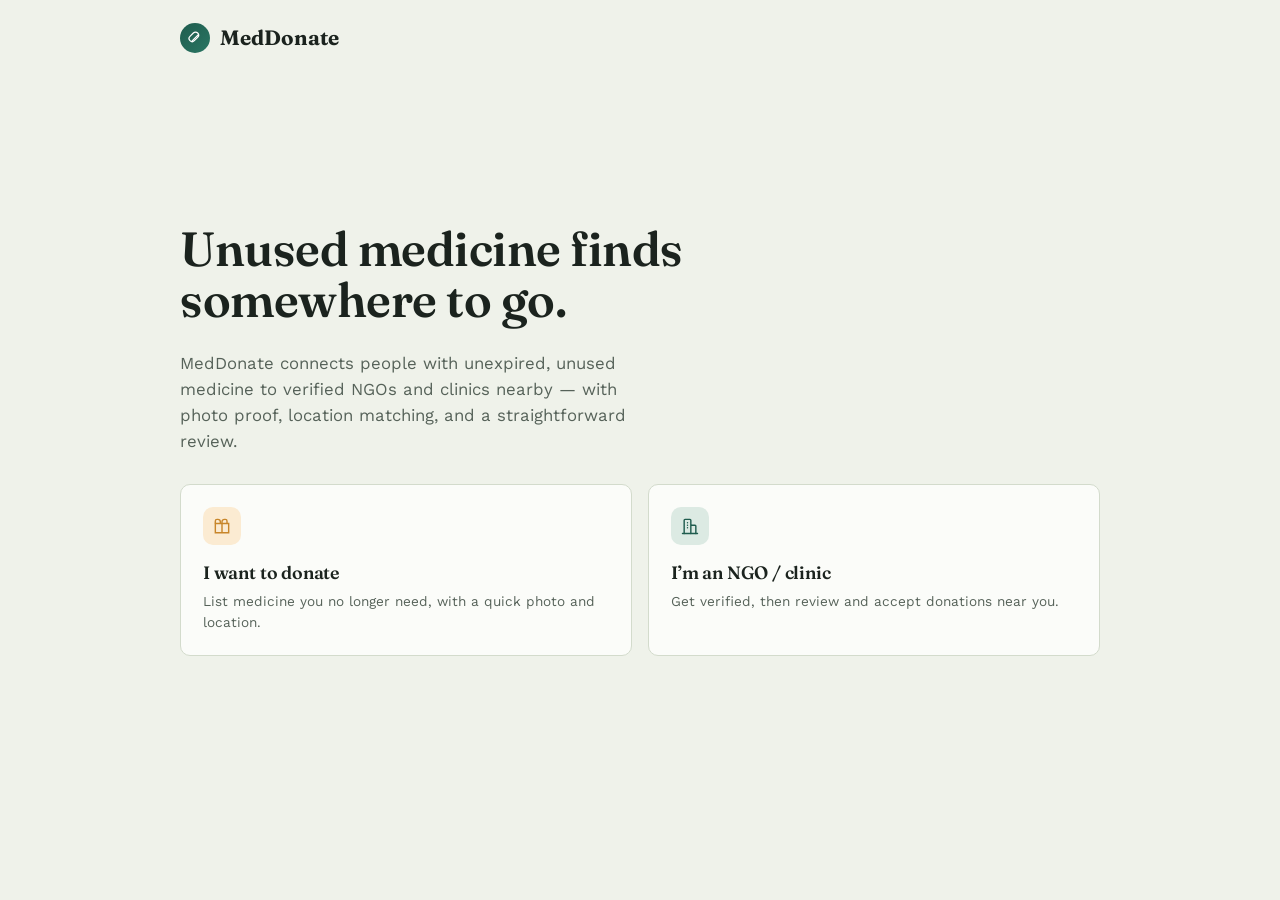
==== index.html @ 845734ad "Add files via upload" ====
<!DOCTYPE html>
<html lang="en">
<head>
<meta charset="UTF-8">
<meta name="viewport" content="width=device-width, initial-scale=1, viewport-fit=cover">
<title>MedDonate — Give medicine a second life</title>
<link rel="preconnect" href="https://fonts.googleapis.com">
<link rel="preconnect" href="https://fonts.gstatic.com" crossorigin>
<link href="https://fonts.googleapis.com/css2?family=Fraunces:opsz,wght@9..144,500;9..144,600;9..144,680&family=Work+Sans:wght@400;500;600;700&display=swap" rel="stylesheet">
<style>
  :root {
    --bg: #EFF2EA;
    --surface: #FBFCF9;
    --surface-2: #E7ECE2;
    --ink: #1B231E;
    --ink-soft: #566259;
    --line: #D3DBCC;
    --green-900: #16382F;
    --green-700: #1F5C4E;
    --green-600: #2A7663;
    --green-100: #DCEAE3;
    --gold-500: #E3A23F;
    --gold-600: #C8862A;
    --gold-100: #FBEBD2;
    --radius-card: 10px;
    --radius-pill: 999px;
    --font-display: 'Fraunces', Georgia, 'Times New Roman', serif;
    --font-body: 'Work Sans', -apple-system, BlinkMacSystemFont, 'Segoe UI', sans-serif;
    box-sizing: border-box;
    padding-top: env(safe-area-inset-top, 0px);
    padding-bottom: env(safe-area-inset-bottom, 0px);
  }
  @media (prefers-color-scheme: dark) {
    :root:not([data-theme="light"]) {
      --bg: #101B16; --surface: #16241D; --surface-2: #1D2F26;
      --ink: #E9EEE8; --ink-soft: #9BAA9F; --line: #2A3B31;
      --green-900: #0E251F; --green-700: #2A7663; --green-600: #4E9A82; --green-100: #1E3730;
      --gold-500: #E3A23F; --gold-600: #F0B85C; --gold-100: #3A2E17;
    }
  }
  :root[data-theme="dark"] {
    --bg: #101B16; --surface: #16241D; --surface-2: #1D2F26;
    --ink: #E9EEE8; --ink-soft: #9BAA9F; --line: #2A3B31;
    --green-900: #0E251F; --green-700: #2A7663; --green-600: #4E9A82; --green-100: #1E3730;
    --gold-500: #E3A23F; --gold-600: #F0B85C; --gold-100: #3A2E17;
  }
  * { box-sizing: border-box; }
  html { scroll-padding-top: env(safe-area-inset-top, 0px); }
  html, body { height: 100%; }
  body {
    margin: 0; background: var(--bg); color: var(--ink);
    font-family: var(--font-body); font-size: 15.5px; line-height: 1.55;
    -webkit-font-smoothing: antialiased;
  }
  h1, h3 { font-family: var(--font-display); font-weight: 600; color: var(--ink); margin: 0 0 .4em; letter-spacing: -0.01em; }
  p { margin: 0; color: var(--ink-soft); }
  button:focus-visible, [tabindex]:focus-visible { outline: 2px solid var(--green-600); outline-offset: 2px; }

  #shell { max-width: 960px; margin: 0 auto; padding: 0 20px 64px; min-height: 100%; display: flex; flex-direction: column; }

  header.top { display: flex; align-items: center; padding: 22px 0 10px; }
  .brand { display: flex; align-items: center; gap: 10px; font-family: var(--font-display); font-weight: 680; font-size: 1.3rem; }
  .brand .mark {
    width: 30px; height: 30px; border-radius: var(--radius-pill);
    background: linear-gradient(135deg, var(--green-700), var(--green-600));
    display: grid; place-items: center; flex-shrink: 0;
  }

  main { flex: 1; display: flex; align-items: center; }
  .hero { padding: 20px 0 40px; width: 100%; }
  .hero h1 { font-size: clamp(2.1rem, 5vw, 3rem); line-height: 1.06; margin-bottom: 0.5em; }
  .hero p.lede { font-size: 1.05rem; max-width: 46ch; }

  .choice-row { display: grid; grid-template-columns: 1fr 1fr; gap: 16px; margin-top: 30px; }
  @media (max-width: 560px) { .choice-row { grid-template-columns: 1fr; } }
  .choice-card {
    text-align: left; cursor: pointer; background: var(--surface); border: 1.5px solid var(--line);
    border-radius: var(--radius-card); padding: 22px; transition: border-color .15s ease, transform .12s ease;
  }
  .choice-card:hover, .choice-card:focus-visible { border-color: var(--green-600); transform: translateY(-2px); }
  .choice-card .icon { width: 38px; height: 38px; border-radius: 10px; display: grid; place-items: center; margin-bottom: 14px; }
  .choice-card.donor .icon { background: var(--gold-100); }
  .choice-card.ngo .icon { background: var(--green-100); }
  .choice-card h3 { font-size: 1.12rem; margin-bottom: 4px; }
  .choice-card p { font-size: 0.85rem; }
</style>
</head>
<body>
<div id="shell">
  <header class="top">
    <div class="brand">
      <span class="mark"><svg width="16" height="16" viewBox="0 0 24 24" fill="none"><path d="M7 17L17 7M9.5 4.5L4.5 9.5C2.7 11.3 2.7 14.2 4.5 16C6.3 17.8 9.2 17.8 11 16L16 11C17.8 9.2 17.8 6.3 16 4.5C14.2 2.7 11.3 2.7 9.5 4.5Z" stroke="white" stroke-width="1.8" stroke-linecap="round"/></svg></span>
      MedDonate
    </div>
  </header>
  <main>
    <section class="hero">
      <div>
        <h1>Unused medicine finds<br>somewhere to go.</h1>
        <p class="lede">MedDonate connects people with unexpired, unused medicine to verified NGOs and clinics nearby — with photo proof, location matching, and a straightforward review.</p>
      </div>
      <div class="choice-row">
        <div class="choice-card donor" tabindex="0" role="button" aria-label="Continue as someone who wants to donate">
          <div class="icon">
            <svg width="20" height="20" viewBox="0 0 24 24" fill="none"><path d="M4 9h16v11H4V9z" stroke="#C8862A" stroke-width="1.7"/><path d="M12 9v11M4 9V6a2 2 0 012-2h1a3 3 0 013 3v2M12 9V7a3 3 0 013-3h1a2 2 0 012 2v3" stroke="#C8862A" stroke-width="1.7" stroke-linejoin="round"/></svg>
          </div>
          <h3>I want to donate</h3>
          <p>List medicine you no longer need, with a quick photo and location.</p>
        </div>
        <div class="choice-card ngo" tabindex="0" role="button" aria-label="Continue as an NGO or clinic">
          <div class="icon">
            <svg width="20" height="20" viewBox="0 0 24 24" fill="none"><path d="M5 21V5a1 1 0 011-1h6a1 1 0 011 1v16M13 21v-9a1 1 0 011-1h4a1 1 0 011 1v9M9 8h.01M9 11h.01M9 14h.01" stroke="#1F5C4E" stroke-width="1.7" stroke-linecap="round"/><path d="M3 21h18" stroke="#1F5C4E" stroke-width="1.7" stroke-linecap="round"/></svg>
          </div>
          <h3>I&rsquo;m an NGO / clinic</h3>
          <p>Get verified, then review and accept donations near you.</p>
        </div>
      </div>
    </section>
  </main>
</div>
</body>
</html>
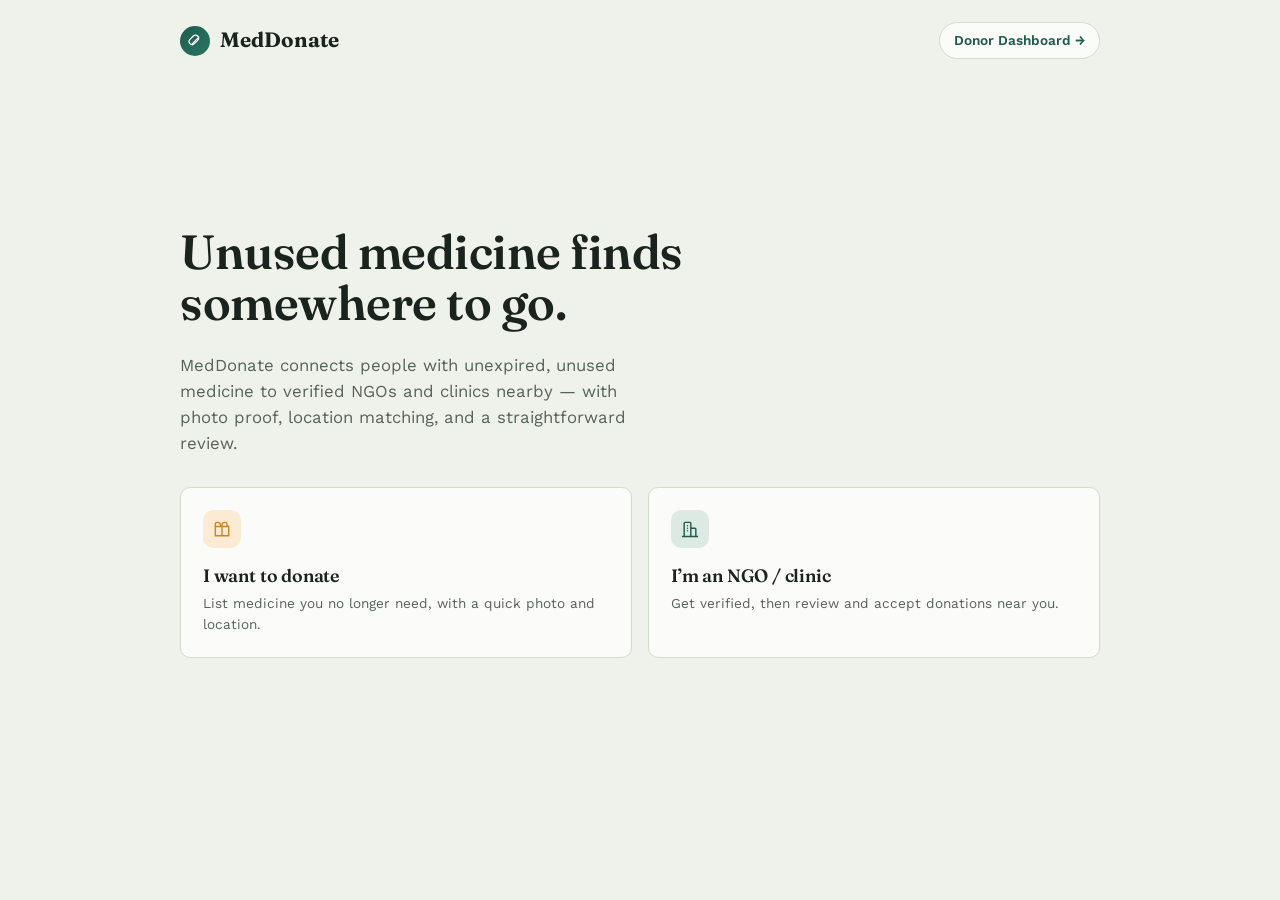
==== commit 1283c4bc: "Initial commit" ====
--- a/index.html
+++ b/index.html
@@ -1,122 +1,77 @@
 <!DOCTYPE html>
 <html lang="en">
+
 <head>
-<meta charset="UTF-8">
-<meta name="viewport" content="width=device-width, initial-scale=1, viewport-fit=cover">
-<title>MedDonate — Give medicine a second life</title>
-<link rel="preconnect" href="https://fonts.googleapis.com">
-<link rel="preconnect" href="https://fonts.gstatic.com" crossorigin>
-<link href="https://fonts.googleapis.com/css2?family=Fraunces:opsz,wght@9..144,500;9..144,600;9..144,680&family=Work+Sans:wght@400;500;600;700&display=swap" rel="stylesheet">
-<style>
-  :root {
-    --bg: #EFF2EA;
-    --surface: #FBFCF9;
-    --surface-2: #E7ECE2;
-    --ink: #1B231E;
-    --ink-soft: #566259;
-    --line: #D3DBCC;
-    --green-900: #16382F;
-    --green-700: #1F5C4E;
-    --green-600: #2A7663;
-    --green-100: #DCEAE3;
-    --gold-500: #E3A23F;
-    --gold-600: #C8862A;
-    --gold-100: #FBEBD2;
-    --radius-card: 10px;
-    --radius-pill: 999px;
-    --font-display: 'Fraunces', Georgia, 'Times New Roman', serif;
-    --font-body: 'Work Sans', -apple-system, BlinkMacSystemFont, 'Segoe UI', sans-serif;
-    box-sizing: border-box;
-    padding-top: env(safe-area-inset-top, 0px);
-    padding-bottom: env(safe-area-inset-bottom, 0px);
-  }
-  @media (prefers-color-scheme: dark) {
-    :root:not([data-theme="light"]) {
-      --bg: #101B16; --surface: #16241D; --surface-2: #1D2F26;
-      --ink: #E9EEE8; --ink-soft: #9BAA9F; --line: #2A3B31;
-      --green-900: #0E251F; --green-700: #2A7663; --green-600: #4E9A82; --green-100: #1E3730;
-      --gold-500: #E3A23F; --gold-600: #F0B85C; --gold-100: #3A2E17;
-    }
-  }
-  :root[data-theme="dark"] {
-    --bg: #101B16; --surface: #16241D; --surface-2: #1D2F26;
-    --ink: #E9EEE8; --ink-soft: #9BAA9F; --line: #2A3B31;
-    --green-900: #0E251F; --green-700: #2A7663; --green-600: #4E9A82; --green-100: #1E3730;
-    --gold-500: #E3A23F; --gold-600: #F0B85C; --gold-100: #3A2E17;
-  }
-  * { box-sizing: border-box; }
-  html { scroll-padding-top: env(safe-area-inset-top, 0px); }
-  html, body { height: 100%; }
-  body {
-    margin: 0; background: var(--bg); color: var(--ink);
-    font-family: var(--font-body); font-size: 15.5px; line-height: 1.55;
-    -webkit-font-smoothing: antialiased;
-  }
-  h1, h3 { font-family: var(--font-display); font-weight: 600; color: var(--ink); margin: 0 0 .4em; letter-spacing: -0.01em; }
-  p { margin: 0; color: var(--ink-soft); }
-  button:focus-visible, [tabindex]:focus-visible { outline: 2px solid var(--green-600); outline-offset: 2px; }
+  <meta charset="UTF-8">
+  <meta name="viewport" content="width=device-width, initial-scale=1, viewport-fit=cover">
+  <title>MedDonate — Give medicine a second life</title>
+  <link rel="preconnect" href="https://fonts.googleapis.com">
+  <link rel="preconnect" href="https://fonts.gstatic.com" crossorigin>
+  <link
+    href="https://fonts.googleapis.com/css2?family=Fraunces:opsz,wght@9..144,500;9..144,600;9..144,680&family=Work+Sans:wght@400;500;600;700&display=swap"
+    rel="stylesheet">
+  <link rel="stylesheet" href="style.css">
+</head>
 
-  #shell { max-width: 960px; margin: 0 auto; padding: 0 20px 64px; min-height: 100%; display: flex; flex-direction: column; }
+<body>
+  <div id="shell">
+    <header class="top">
+      <div class="brand">
+        <span class="mark"><svg width="16" height="16" viewBox="0 0 24 24" fill="none">
+            <path
+              d="M7 17L17 7M9.5 4.5L4.5 9.5C2.7 11.3 2.7 14.2 4.5 16C6.3 17.8 9.2 17.8 11 16L16 11C17.8 9.2 17.8 6.3 16 4.5C14.2 2.7 11.3 2.7 9.5 4.5Z"
+              stroke="white" stroke-width="1.8" stroke-linecap="round" />
+          </svg></span>
+        MedDonate
+      </div>
+      <a href="donor-dashboard.html" style="font-size:0.85rem; font-weight:600; color:var(--green-700); text-decoration:none; padding:7px 14px; background:var(--surface); border:1px solid var(--line); border-radius:var(--radius-pill); display:inline-flex; align-items:center; gap:6px;">
+        Donor Dashboard &rarr;
+      </a>
+    </header>
+    <main>
+      <section class="hero">
+        <div>
+          <h1>Unused medicine finds<br>somewhere to go.</h1>
+          <p class="lede">MedDonate connects people with unexpired, unused medicine to verified NGOs and clinics nearby
+            — with photo proof, location matching, and a straightforward review.</p>
+        </div>
+        <div class="choice-row">
+          <a href="donor-signup.html" class="choice-card donor"
+            aria-label="Continue as someone who wants to donate">
+            <div class="icon">
+              <svg width="20" height="20" viewBox="0 0 24 24" fill="none">
+                <path d="M4 9h16v11H4V9z" stroke="#C8862A" stroke-width="1.7" />
+                <path d="M12 9v11M4 9V6a2 2 0 012-2h1a3 3 0 013 3v2M12 9V7a3 3 0 013-3h1a2 2 0 012 2v3" stroke="#C8862A"
+                  stroke-width="1.7" stroke-linejoin="round" />
+              </svg>
+            </div>
+            <h3>I want to donate</h3>
+            <p>List medicine you no longer need, with a quick photo and location.</p>
+          </a>
+          <div class="choice-card ngo" tabindex="0" role="button" aria-label="Continue as an NGO or clinic">
+            <div class="icon">
+              <svg width="20" height="20" viewBox="0 0 24 24" fill="none">
+                <path
+                  d="M5 21V5a1 1 0 011-1h6a1 1 0 011 1v16M13 21v-9a1 1 0 011-1h4a1 1 0 011 1v9M9 8h.01M9 11h.01M9 14h.01"
+                  stroke="#1F5C4E" stroke-width="1.7" stroke-linecap="round" />
+                <path d="M3 21h18" stroke="#1F5C4E" stroke-width="1.7" stroke-linecap="round" />
+              </svg>
+            </div>
+            <h3>I&rsquo;m an NGO / clinic</h3>
+            <p>Get verified, then review and accept donations near you.</p>
+          </div>
+        </div>
+      </section>
+    </main>
+  </div>
+  <script>
+    try {
+      if (localStorage.getItem('meddonate_user')) {
+        var donorCard = document.querySelector('.choice-card.donor');
+        if (donorCard) donorCard.href = 'donor-dashboard.html';
+      }
+    } catch(e){}
+  </script>
+</body>
 
-  header.top { display: flex; align-items: center; padding: 22px 0 10px; }
-  .brand { display: flex; align-items: center; gap: 10px; font-family: var(--font-display); font-weight: 680; font-size: 1.3rem; }
-  .brand .mark {
-    width: 30px; height: 30px; border-radius: var(--radius-pill);
-    background: linear-gradient(135deg, var(--green-700), var(--green-600));
-    display: grid; place-items: center; flex-shrink: 0;
-  }
-
-  main { flex: 1; display: flex; align-items: center; }
-  .hero { padding: 20px 0 40px; width: 100%; }
-  .hero h1 { font-size: clamp(2.1rem, 5vw, 3rem); line-height: 1.06; margin-bottom: 0.5em; }
-  .hero p.lede { font-size: 1.05rem; max-width: 46ch; }
-
-  .choice-row { display: grid; grid-template-columns: 1fr 1fr; gap: 16px; margin-top: 30px; }
-  @media (max-width: 560px) { .choice-row { grid-template-columns: 1fr; } }
-  .choice-card {
-    text-align: left; cursor: pointer; background: var(--surface); border: 1.5px solid var(--line);
-    border-radius: var(--radius-card); padding: 22px; transition: border-color .15s ease, transform .12s ease;
-  }
-  .choice-card:hover, .choice-card:focus-visible { border-color: var(--green-600); transform: translateY(-2px); }
-  .choice-card .icon { width: 38px; height: 38px; border-radius: 10px; display: grid; place-items: center; margin-bottom: 14px; }
-  .choice-card.donor .icon { background: var(--gold-100); }
-  .choice-card.ngo .icon { background: var(--green-100); }
-  .choice-card h3 { font-size: 1.12rem; margin-bottom: 4px; }
-  .choice-card p { font-size: 0.85rem; }
-</style>
-</head>
-<body>
-<div id="shell">
-  <header class="top">
-    <div class="brand">
-      <span class="mark"><svg width="16" height="16" viewBox="0 0 24 24" fill="none"><path d="M7 17L17 7M9.5 4.5L4.5 9.5C2.7 11.3 2.7 14.2 4.5 16C6.3 17.8 9.2 17.8 11 16L16 11C17.8 9.2 17.8 6.3 16 4.5C14.2 2.7 11.3 2.7 9.5 4.5Z" stroke="white" stroke-width="1.8" stroke-linecap="round"/></svg></span>
-      MedDonate
-    </div>
-  </header>
-  <main>
-    <section class="hero">
-      <div>
-        <h1>Unused medicine finds<br>somewhere to go.</h1>
-        <p class="lede">MedDonate connects people with unexpired, unused medicine to verified NGOs and clinics nearby — with photo proof, location matching, and a straightforward review.</p>
-      </div>
-      <div class="choice-row">
-        <div class="choice-card donor" tabindex="0" role="button" aria-label="Continue as someone who wants to donate">
-          <div class="icon">
-            <svg width="20" height="20" viewBox="0 0 24 24" fill="none"><path d="M4 9h16v11H4V9z" stroke="#C8862A" stroke-width="1.7"/><path d="M12 9v11M4 9V6a2 2 0 012-2h1a3 3 0 013 3v2M12 9V7a3 3 0 013-3h1a2 2 0 012 2v3" stroke="#C8862A" stroke-width="1.7" stroke-linejoin="round"/></svg>
-          </div>
-          <h3>I want to donate</h3>
-          <p>List medicine you no longer need, with a quick photo and location.</p>
-        </div>
-        <div class="choice-card ngo" tabindex="0" role="button" aria-label="Continue as an NGO or clinic">
-          <div class="icon">
-            <svg width="20" height="20" viewBox="0 0 24 24" fill="none"><path d="M5 21V5a1 1 0 011-1h6a1 1 0 011 1v16M13 21v-9a1 1 0 011-1h4a1 1 0 011 1v9M9 8h.01M9 11h.01M9 14h.01" stroke="#1F5C4E" stroke-width="1.7" stroke-linecap="round"/><path d="M3 21h18" stroke="#1F5C4E" stroke-width="1.7" stroke-linecap="round"/></svg>
-          </div>
-          <h3>I&rsquo;m an NGO / clinic</h3>
-          <p>Get verified, then review and accept donations near you.</p>
-        </div>
-      </div>
-    </section>
-  </main>
-</div>
-</body>
 </html>
--- a/style.css
+++ b/style.css
@@ -0,0 +1,214 @@
+:root {
+  --bg: #EFF2EA;
+  --surface: #FBFCF9;
+  --surface-2: #E7ECE2;
+  --ink: #1B231E;
+  --ink-soft: #566259;
+  --line: #D3DBCC;
+  --green-900: #16382F;
+  --green-700: #1F5C4E;
+  --green-600: #2A7663;
+  --green-100: #DCEAE3;
+  --gold-500: #E3A23F;
+  --gold-600: #C8862A;
+  --gold-100: #FBEBD2;
+  --radius-card: 10px;
+  --radius-pill: 999px;
+  --font-display: 'Fraunces', Georgia, 'Times New Roman', serif;
+  --font-body: 'Work Sans', -apple-system, BlinkMacSystemFont, 'Segoe UI', sans-serif;
+  box-sizing: border-box;
+  padding-top: env(safe-area-inset-top, 0px);
+  padding-bottom: env(safe-area-inset-bottom, 0px);
+}
+
+@media (prefers-color-scheme: dark) {
+  :root:not([data-theme="light"]) {
+    --bg: #101B16;
+    --surface: #16241D;
+    --surface-2: #1D2F26;
+    --ink: #E9EEE8;
+    --ink-soft: #9BAA9F;
+    --line: #2A3B31;
+    --green-900: #0E251F;
+    --green-700: #2A7663;
+    --green-600: #4E9A82;
+    --green-100: #1E3730;
+    --gold-500: #E3A23F;
+    --gold-600: #F0B85C;
+    --gold-100: #3A2E17;
+  }
+}
+
+:root[data-theme="dark"] {
+  --bg: #101B16;
+  --surface: #16241D;
+  --surface-2: #1D2F26;
+  --ink: #E9EEE8;
+  --ink-soft: #9BAA9F;
+  --line: #2A3B31;
+  --green-900: #0E251F;
+  --green-700: #2A7663;
+  --green-600: #4E9A82;
+  --green-100: #1E3730;
+  --gold-500: #E3A23F;
+  --gold-600: #F0B85C;
+  --gold-100: #3A2E17;
+}
+
+* {
+  box-sizing: border-box;
+}
+
+html {
+  scroll-padding-top: env(safe-area-inset-top, 0px);
+}
+
+html,
+body {
+  height: 100%;
+}
+
+body {
+  margin: 0;
+  background: var(--bg);
+  color: var(--ink);
+  font-family: var(--font-body);
+  font-size: 15.5px;
+  line-height: 1.55;
+  -webkit-font-smoothing: antialiased;
+}
+
+h1,
+h3 {
+  font-family: var(--font-display);
+  font-weight: 600;
+  color: var(--ink);
+  margin: 0 0 .4em;
+  letter-spacing: -0.01em;
+}
+
+p {
+  margin: 0;
+  color: var(--ink-soft);
+}
+
+button:focus-visible,
+[tabindex]:focus-visible {
+  outline: 2px solid var(--green-600);
+  outline-offset: 2px;
+}
+
+#shell {
+  max-width: 960px;
+  margin: 0 auto;
+  padding: 0 20px 64px;
+  min-height: 100%;
+  display: flex;
+  flex-direction: column;
+}
+
+header.top {
+  display: flex;
+  align-items: center;
+  justify-content: space-between;
+  padding: 22px 0 10px;
+}
+
+.brand {
+  display: flex;
+  align-items: center;
+  gap: 10px;
+  font-family: var(--font-display);
+  font-weight: 680;
+  font-size: 1.3rem;
+}
+
+.brand .mark {
+  width: 30px;
+  height: 30px;
+  border-radius: var(--radius-pill);
+  background: linear-gradient(135deg, var(--green-700), var(--green-600));
+  display: grid;
+  place-items: center;
+  flex-shrink: 0;
+}
+
+main {
+  flex: 1;
+  display: flex;
+  align-items: center;
+}
+
+.hero {
+  padding: 20px 0 40px;
+  width: 100%;
+}
+
+.hero h1 {
+  font-size: clamp(2.1rem, 5vw, 3rem);
+  line-height: 1.06;
+  margin-bottom: 0.5em;
+}
+
+.hero p.lede {
+  font-size: 1.05rem;
+  max-width: 46ch;
+}
+
+.choice-row {
+  display: grid;
+  grid-template-columns: 1fr 1fr;
+  gap: 16px;
+  margin-top: 30px;
+}
+
+@media (max-width: 560px) {
+  .choice-row {
+    grid-template-columns: 1fr;
+  }
+}
+
+.choice-card {
+  display: block;
+  text-decoration: none;
+  color: inherit;
+  text-align: left;
+  cursor: pointer;
+  background: var(--surface);
+  border: 1.5px solid var(--line);
+  border-radius: var(--radius-card);
+  padding: 22px;
+  transition: border-color .15s ease, transform .12s ease;
+}
+
+.choice-card:hover,
+.choice-card:focus-visible {
+  border-color: var(--green-600);
+  transform: translateY(-2px);
+}
+
+.choice-card .icon {
+  width: 38px;
+  height: 38px;
+  border-radius: 10px;
+  display: grid;
+  place-items: center;
+  margin-bottom: 14px;
+}
+
+.choice-card.donor .icon {
+  background: var(--gold-100);
+}
+
+.choice-card.ngo .icon {
+  background: var(--green-100);
+}
+
+.choice-card h3 {
+  font-size: 1.12rem;
+  margin-bottom: 4px;
+}
+
+.choice-card p {
+  font-size: 0.85rem;
+}
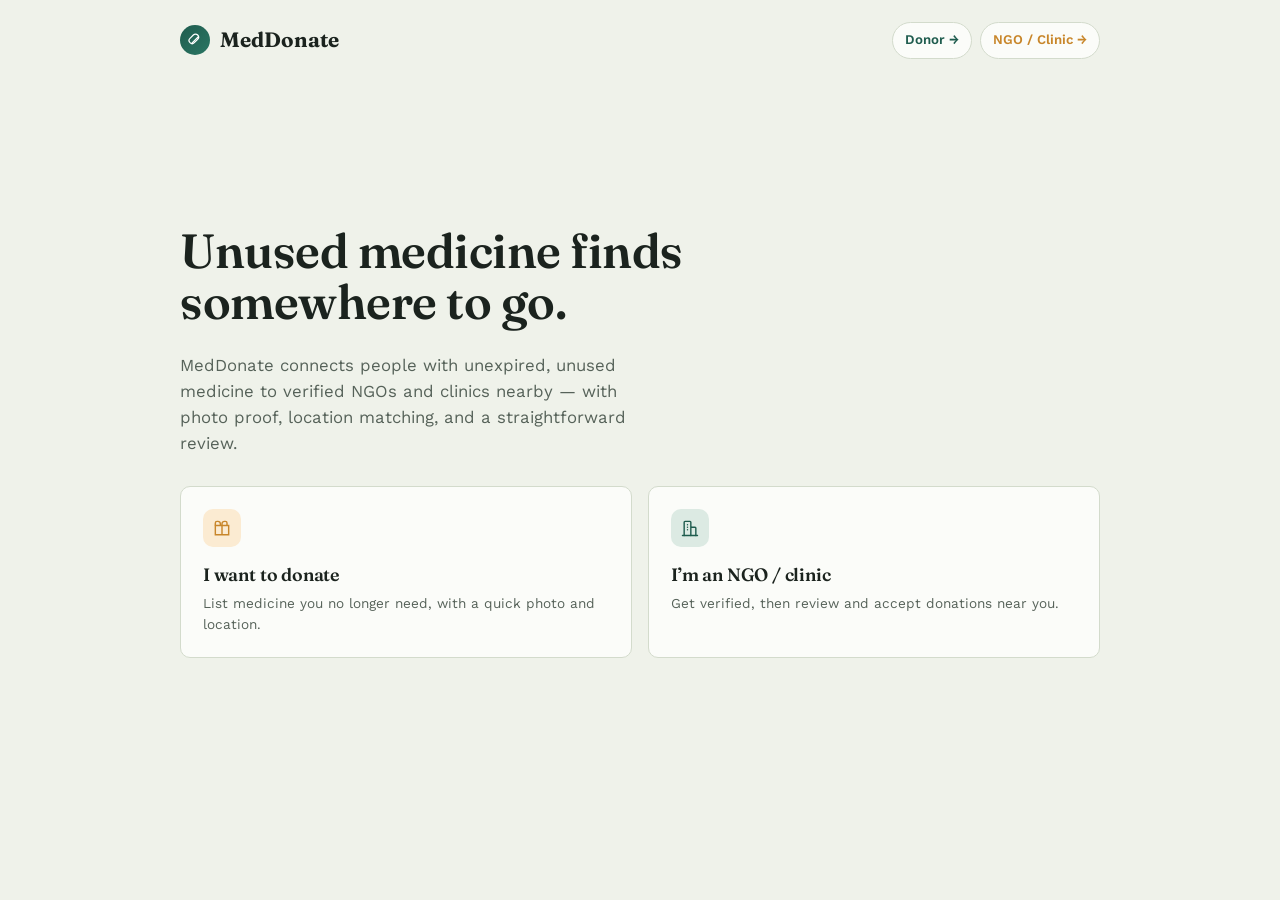
==== commit 7674378a: "Update project files" ====
--- a/index.html
+++ b/index.html
@@ -24,9 +24,14 @@
           </svg></span>
         MedDonate
       </div>
-      <a href="donor-dashboard.html" style="font-size:0.85rem; font-weight:600; color:var(--green-700); text-decoration:none; padding:7px 14px; background:var(--surface); border:1px solid var(--line); border-radius:var(--radius-pill); display:inline-flex; align-items:center; gap:6px;">
-        Donor Dashboard &rarr;
-      </a>
+      <div style="display:flex; align-items:center; gap:8px;">
+        <a href="donor-dashboard.html" style="font-size:0.83rem; font-weight:600; color:var(--green-700); text-decoration:none; padding:7px 12px; background:var(--surface); border:1px solid var(--line); border-radius:var(--radius-pill); display:inline-flex; align-items:center; gap:5px;">
+          Donor &rarr;
+        </a>
+        <a href="ngo-signup.html" style="font-size:0.83rem; font-weight:600; color:var(--gold-600); text-decoration:none; padding:7px 12px; background:var(--surface); border:1px solid var(--line); border-radius:var(--radius-pill); display:inline-flex; align-items:center; gap:5px;">
+          NGO / Clinic &rarr;
+        </a>
+      </div>
     </header>
     <main>
       <section class="hero">
@@ -48,7 +53,7 @@
             <h3>I want to donate</h3>
             <p>List medicine you no longer need, with a quick photo and location.</p>
           </a>
-          <div class="choice-card ngo" tabindex="0" role="button" aria-label="Continue as an NGO or clinic">
+          <a href="ngo-signup.html" class="choice-card ngo" aria-label="Continue as an NGO or clinic">
             <div class="icon">
               <svg width="20" height="20" viewBox="0 0 24 24" fill="none">
                 <path
@@ -59,7 +64,7 @@
             </div>
             <h3>I&rsquo;m an NGO / clinic</h3>
             <p>Get verified, then review and accept donations near you.</p>
-          </div>
+          </a>
         </div>
       </section>
     </main>
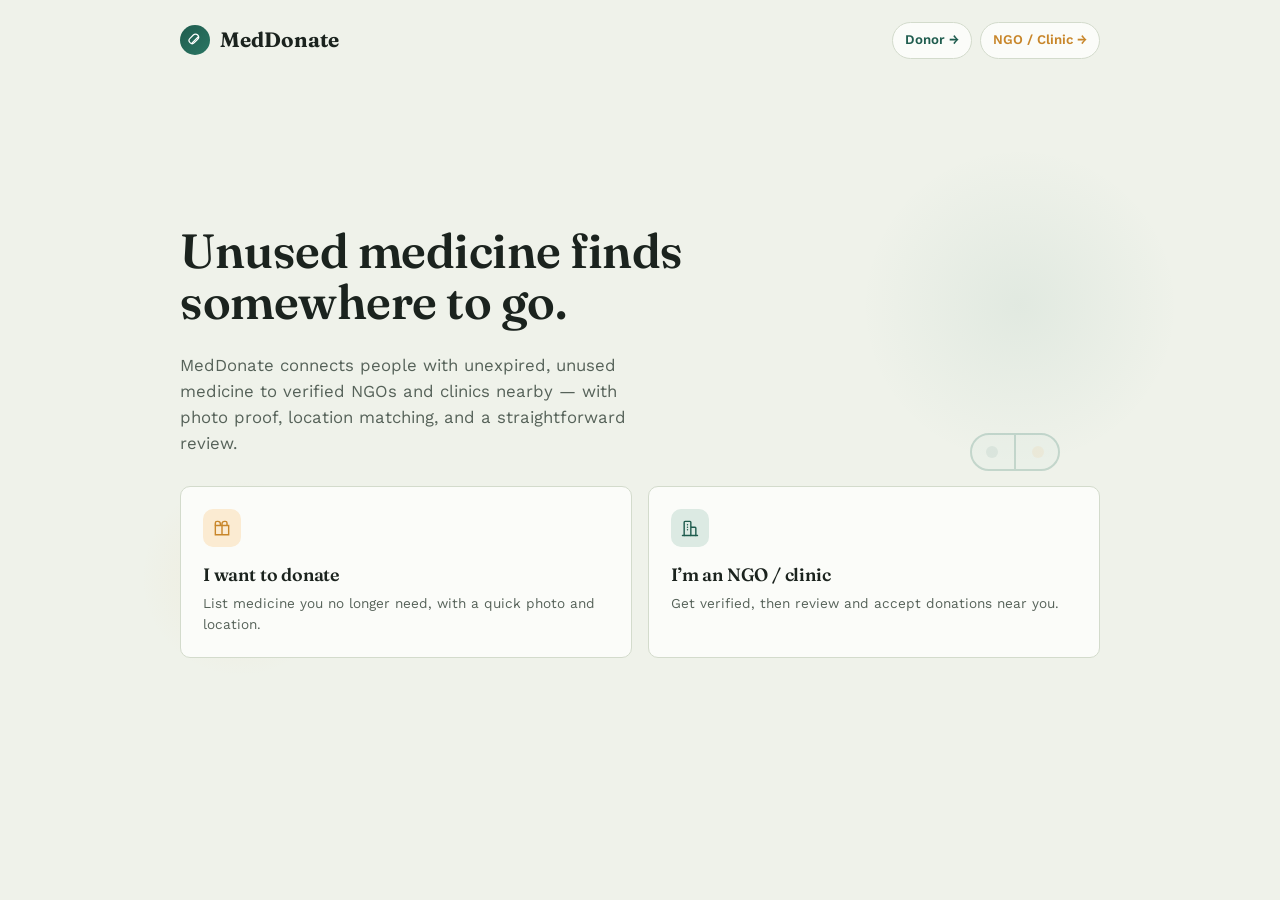
==== commit 7e0ee024: "Add animations and update donor and NGO dashboards" ====
--- a/index.html
+++ b/index.html
@@ -11,6 +11,7 @@
     href="https://fonts.googleapis.com/css2?family=Fraunces:opsz,wght@9..144,500;9..144,600;9..144,680&family=Work+Sans:wght@400;500;600;700&display=swap"
     rel="stylesheet">
   <link rel="stylesheet" href="style.css">
+  <link rel="stylesheet" href="animations.css">
 </head>
 
 <body>
@@ -35,6 +36,15 @@
     </header>
     <main>
       <section class="hero">
+
+        <!-- Floating pill background decoration -->
+        <svg class="pill-float" width="90" height="38" viewBox="0 0 90 38" fill="none" xmlns="http://www.w3.org/2000/svg" aria-hidden="true">
+          <rect x="1" y="1" width="88" height="36" rx="18" fill="var(--green-100)" stroke="var(--green-600)" stroke-width="2"/>
+          <line x1="45" y1="1" x2="45" y2="37" stroke="var(--green-600)" stroke-width="2"/>
+          <circle cx="22" cy="19" r="6" fill="var(--green-600)" opacity="0.4"/>
+          <circle cx="68" cy="19" r="6" fill="var(--gold-500)" opacity="0.4"/>
+        </svg>
+
         <div>
           <h1>Unused medicine finds<br>somewhere to go.</h1>
           <p class="lede">MedDonate connects people with unexpired, unused medicine to verified NGOs and clinics nearby
@@ -75,8 +85,13 @@
         var donorCard = document.querySelector('.choice-card.donor');
         if (donorCard) donorCard.href = 'donor-dashboard.html';
       }
+      if (localStorage.getItem('meddonate_ngo')) {
+        var ngoCard = document.querySelector('.choice-card.ngo');
+        if (ngoCard) ngoCard.href = 'ngo-dashboard.html';
+      }
     } catch(e){}
   </script>
+  <script src="animations.js" defer></script>
 </body>
 
 </html>
--- a/style.css
+++ b/style.css
@@ -212,3 +212,201 @@
 .choice-card p {
   font-size: 0.85rem;
 }
+
+/* ============================================================
+   ANIMATIONS — MedDonate Landing Page
+   ============================================================ */
+
+/* Keyframe: fade up (used for hero text & cards) */
+@keyframes fadeUp {
+  from {
+    opacity: 0;
+    transform: translateY(28px);
+  }
+  to {
+    opacity: 1;
+    transform: translateY(0);
+  }
+}
+
+/* Keyframe: fade in only (header, nav) */
+@keyframes fadeIn {
+  from { opacity: 0; }
+  to   { opacity: 1; }
+}
+
+/* Keyframe: floating pill bob */
+@keyframes float {
+  0%   { transform: translateY(0px) rotate(-4deg); }
+  50%  { transform: translateY(-14px) rotate(4deg); }
+  100% { transform: translateY(0px) rotate(-4deg); }
+}
+
+/* Keyframe: slow drift for background orbs */
+@keyframes drift {
+  0%   { transform: translate(0, 0) scale(1); }
+  33%  { transform: translate(18px, -12px) scale(1.04); }
+  66%  { transform: translate(-10px, 8px) scale(0.97); }
+  100% { transform: translate(0, 0) scale(1); }
+}
+
+/* Keyframe: shine sweep across card on hover */
+@keyframes shineSweep {
+  from { left: -80%; }
+  to   { left: 130%; }
+}
+
+/* Keyframe: card border glow pulse */
+@keyframes glowPulse {
+  0%, 100% { box-shadow: 0 0 0 0 rgba(42, 118, 99, 0); }
+  50%       { box-shadow: 0 0 0 6px rgba(42, 118, 99, 0.12); }
+}
+
+/* Keyframe: subtle scale-in for the brand mark */
+@keyframes popIn {
+  0%   { transform: scale(0.6); opacity: 0; }
+  70%  { transform: scale(1.12); }
+  100% { transform: scale(1);   opacity: 1; }
+}
+
+/* ---- Header slide down ---- */
+header.top {
+  animation: fadeIn 0.5s ease both;
+}
+
+/* Brand mark pops in */
+.brand .mark {
+  animation: popIn 0.55s cubic-bezier(0.34, 1.56, 0.64, 1) 0.1s both;
+}
+
+/* ---- Hero text stagger ---- */
+.hero h1 {
+  animation: fadeUp 0.65s cubic-bezier(0.22, 1, 0.36, 1) 0.15s both;
+}
+
+.hero p.lede {
+  animation: fadeUp 0.65s cubic-bezier(0.22, 1, 0.36, 1) 0.3s both;
+}
+
+/* ---- Choice cards staggered entrance ---- */
+.choice-card {
+  animation: fadeUp 0.6s cubic-bezier(0.22, 1, 0.36, 1) both;
+  position: relative;
+  overflow: hidden;
+}
+
+.choice-card.donor {
+  animation-delay: 0.42s;
+}
+
+.choice-card.ngo {
+  animation-delay: 0.56s;
+}
+
+/* Shine sweep effect on hover */
+.choice-card::after {
+  content: '';
+  position: absolute;
+  top: 0;
+  left: -80%;
+  width: 60%;
+  height: 100%;
+  background: linear-gradient(
+    120deg,
+    rgba(255, 255, 255, 0) 0%,
+    rgba(255, 255, 255, 0.18) 50%,
+    rgba(255, 255, 255, 0) 100%
+  );
+  transform: skewX(-18deg);
+  pointer-events: none;
+}
+
+.choice-card:hover::after {
+  animation: shineSweep 0.55s ease forwards;
+}
+
+/* Lift + glow on hover */
+.choice-card:hover,
+.choice-card:focus-visible {
+  border-color: var(--green-600);
+  transform: translateY(-5px);
+  box-shadow:
+    0 8px 28px rgba(31, 92, 78, 0.13),
+    0 2px 8px  rgba(31, 92, 78, 0.08);
+}
+
+/* Card icon bounce on hover */
+.choice-card:hover .icon {
+  transform: scale(1.12) rotate(-4deg);
+  transition: transform 0.25s cubic-bezier(0.34, 1.56, 0.64, 1);
+}
+
+.choice-card .icon {
+  transition: transform 0.2s ease;
+}
+
+/* ---- Hero floating orb blobs ---- */
+.hero {
+  position: relative;
+}
+
+.hero::before,
+.hero::after {
+  content: '';
+  position: absolute;
+  border-radius: 50%;
+  pointer-events: none;
+  z-index: 0;
+}
+
+.hero::before {
+  width: 320px;
+  height: 320px;
+  background: radial-gradient(circle, rgba(42, 118, 99, 0.07) 0%, transparent 70%);
+  top: -60px;
+  right: -80px;
+  animation: drift 9s ease-in-out infinite;
+}
+
+.hero::after {
+  width: 200px;
+  height: 200px;
+  background: radial-gradient(circle, rgba(227, 162, 63, 0.08) 0%, transparent 70%);
+  bottom: 20px;
+  left: -40px;
+  animation: drift 12s ease-in-out infinite reverse;
+}
+
+/* Keep hero text above the blobs */
+.hero > * {
+  position: relative;
+  z-index: 1;
+}
+
+/* ---- Floating pill visual decoration ---- */
+.pill-float {
+  position: absolute;
+  right: 40px;
+  top: 50%;
+  transform: translateY(-50%);
+  opacity: 0.22;
+  pointer-events: none;
+  z-index: 0;
+  animation: float 5s ease-in-out infinite;
+}
+
+@media (max-width: 700px) {
+  .pill-float { display: none; }
+}
+
+/* ---- Respect reduced motion preference ---- */
+@media (prefers-reduced-motion: reduce) {
+  *,
+  *::before,
+  *::after {
+    animation-duration: 0.01ms !important;
+    animation-iteration-count: 1 !important;
+    transition-duration: 0.01ms !important;
+  }
+}
+
--- a/animations.css
+++ b/animations.css
@@ -0,0 +1,515 @@
+/* =================================================================
+   MedDonate — Global Animation System
+   animations.css  ·  linked on every page
+   ================================================================= */
+
+/* ======================== KEYFRAMES ======================== */
+
+@keyframes md-fadeUp {
+  from { opacity: 0; transform: translateY(28px); }
+  to   { opacity: 1; transform: translateY(0); }
+}
+
+@keyframes md-fadeDown {
+  from { opacity: 0; transform: translateY(-20px); }
+  to   { opacity: 1; transform: translateY(0); }
+}
+
+@keyframes md-fadeIn {
+  from { opacity: 0; }
+  to   { opacity: 1; }
+}
+
+@keyframes md-slideInRight {
+  from { opacity: 0; transform: translateX(44px); }
+  to   { opacity: 1; transform: translateX(0); }
+}
+
+@keyframes md-slideInLeft {
+  from { opacity: 0; transform: translateX(-44px); }
+  to   { opacity: 1; transform: translateX(0); }
+}
+
+@keyframes md-slideOutLeft {
+  from { opacity: 1; transform: translateX(0); }
+  to   { opacity: 0; transform: translateX(-44px); }
+}
+
+@keyframes md-slideOutRight {
+  from { opacity: 1; transform: translateX(0); }
+  to   { opacity: 0; transform: translateX(44px); }
+}
+
+@keyframes md-popIn {
+  0%   { opacity: 0; transform: scale(0.45); }
+  72%  { transform: scale(1.1); }
+  100% { opacity: 1; transform: scale(1); }
+}
+
+@keyframes md-bounceIn {
+  0%   { opacity: 0; transform: scale(0.5) translateY(10px); }
+  55%  { opacity: 1; transform: scale(1.06); }
+  75%  { transform: scale(0.96); }
+  100% { transform: scale(1); }
+}
+
+@keyframes md-heroText {
+  from { opacity: 0; transform: translateY(22px); filter: blur(5px); }
+  to   { opacity: 1; transform: translateY(0);   filter: blur(0); }
+}
+
+@keyframes md-shake {
+  0%, 100% { transform: translateX(0); }
+  15%       { transform: translateX(-9px); }
+  30%       { transform: translateX(9px); }
+  45%       { transform: translateX(-6px); }
+  60%       { transform: translateX(6px); }
+  75%       { transform: translateX(-3px); }
+  90%       { transform: translateX(3px); }
+}
+
+@keyframes md-flash-green {
+  0%   { box-shadow: 0 0 0 0   rgba(42, 118, 99, 0); }
+  40%  { box-shadow: 0 0 0 10px rgba(42, 118, 99, 0.22); }
+  100% { box-shadow: 0 0 0 0   rgba(42, 118, 99, 0); }
+}
+
+@keyframes md-flash-red {
+  0%   { box-shadow: 0 0 0 0   rgba(179, 69, 47, 0); }
+  40%  { box-shadow: 0 0 0 10px rgba(179, 69, 47, 0.22); }
+  100% { box-shadow: 0 0 0 0   rgba(179, 69, 47, 0); }
+}
+
+@keyframes md-ripple {
+  from { transform: scale(0); opacity: 0.45; }
+  to   { transform: scale(4); opacity: 0; }
+}
+
+@keyframes md-shine {
+  from { left: -80%; }
+  to   { left: 130%; }
+}
+
+@keyframes md-progress {
+  from { width: 0%; }
+  to   { width: 100%; }
+}
+
+@keyframes md-pulse-ring {
+  0%   { transform: scale(1);   opacity: 0.7; }
+  100% { transform: scale(2.4); opacity: 0; }
+}
+
+@keyframes md-confetti {
+  0%   { transform: translateY(-10px) rotate(0deg);   opacity: 1; }
+  100% { transform: translateY(90px)  rotate(400deg); opacity: 0; }
+}
+
+@keyframes md-typing-dot {
+  0%, 80%, 100% { transform: scale(0.75); opacity: 0.4; }
+  40%            { transform: scale(1.15); opacity: 1; }
+}
+
+@keyframes md-checkDraw {
+  from { stroke-dashoffset: 36; }
+  to   { stroke-dashoffset: 0; }
+}
+
+@keyframes md-cardArrive {
+  from { opacity: 0; transform: translateY(-8px) scale(0.97); }
+  to   { opacity: 1; transform: translateY(0)   scale(1); }
+}
+
+@keyframes md-float {
+  0%, 100% { transform: translateY(0)    rotate(-4deg); }
+  50%       { transform: translateY(-14px) rotate(4deg); }
+}
+
+@keyframes md-drift {
+  0%   { transform: translate(0, 0)     scale(1); }
+  33%  { transform: translate(18px, -12px) scale(1.04); }
+  66%  { transform: translate(-10px, 8px)  scale(0.97); }
+  100% { transform: translate(0, 0)     scale(1); }
+}
+
+@keyframes md-skeletonShimmer {
+  from { background-position: 200% 0; }
+  to   { background-position: -200% 0; }
+}
+
+/* ======================== PAGE PROGRESS BAR ======================== */
+
+#md-progress-bar {
+  position: fixed;
+  top: 0; left: 0;
+  height: 3px;
+  width: 0%;
+  background: linear-gradient(90deg, #1F5C4E 0%, #2A7663 50%, #E3A23F 100%);
+  z-index: 9999;
+  border-radius: 0 2px 2px 0;
+  box-shadow: 0 0 10px rgba(42, 118, 99, 0.5);
+  transition: width 0.2s ease, opacity 0.35s ease;
+  pointer-events: none;
+}
+
+#md-progress-bar.md-bar-done {
+  opacity: 0;
+}
+
+/* ======================== SCROLL REVEAL ======================== */
+
+.md-reveal {
+  opacity: 0;
+  transform: translateY(26px);
+  transition:
+    opacity  0.52s cubic-bezier(0.22, 1, 0.36, 1),
+    transform 0.52s cubic-bezier(0.22, 1, 0.36, 1);
+  will-change: opacity, transform;
+}
+
+.md-reveal.md-visible {
+  opacity: 1;
+  transform: translateY(0);
+}
+
+/* Stagger helpers */
+.md-d1 { transition-delay: 0.04s; }
+.md-d2 { transition-delay: 0.09s; }
+.md-d3 { transition-delay: 0.14s; }
+.md-d4 { transition-delay: 0.20s; }
+.md-d5 { transition-delay: 0.27s; }
+.md-d6 { transition-delay: 0.35s; }
+
+/* ======================== BUTTON RIPPLE ======================== */
+
+.btn {
+  position: relative;
+  overflow: hidden;
+}
+
+.md-ripple-el {
+  position: absolute;
+  border-radius: 50%;
+  width: 70px; height: 70px;
+  margin: -35px 0 0 -35px;
+  background: rgba(255, 255, 255, 0.32);
+  pointer-events: none;
+  animation: md-ripple 0.55s ease-out forwards;
+}
+
+/* ======================== CARD HOVER — all card types ======================== */
+
+.donation-card,
+.listing-card,
+.choice-card,
+.stat-card,
+.card,
+.review-meta-box {
+  transition:
+    transform 0.2s cubic-bezier(0.22, 1, 0.36, 1),
+    box-shadow 0.2s ease,
+    border-color 0.18s ease !important;
+}
+
+.donation-card:hover,
+.listing-card:hover {
+  transform: translateY(-4px) !important;
+  box-shadow: 0 10px 32px rgba(31, 92, 78, 0.11) !important;
+}
+
+.stat-card:hover {
+  transform: translateY(-2px) scale(1.025) !important;
+  box-shadow: 0 6px 22px rgba(31, 92, 78, 0.1) !important;
+}
+
+/* Shine sweep overlay on card hover */
+.donation-card,
+.listing-card {
+  position: relative;
+  overflow: hidden;
+}
+
+.donation-card::before,
+.listing-card::before {
+  content: '';
+  position: absolute;
+  inset: 0;
+  left: -80%;
+  width: 60%;
+  background: linear-gradient(
+    120deg,
+    rgba(255,255,255,0) 0%,
+    rgba(255,255,255,0.1) 50%,
+    rgba(255,255,255,0) 100%
+  );
+  transform: skewX(-18deg);
+  pointer-events: none;
+  z-index: 1;
+}
+
+.donation-card:hover::before,
+.listing-card:hover::before {
+  animation: md-shine 0.5s ease forwards;
+}
+
+/* Card icon bounce on choice cards */
+.choice-card .icon {
+  transition: transform 0.22s cubic-bezier(0.34, 1.56, 0.64, 1) !important;
+}
+
+.choice-card:hover .icon {
+  transform: scale(1.14) rotate(-5deg) !important;
+}
+
+/* ======================== ACCEPT / REJECT FEEDBACK ======================== */
+
+.md-accept-flash {
+  animation: md-flash-green 0.6s ease both !important;
+  border-color: var(--green-600) !important;
+}
+
+.md-reject-shake {
+  animation: md-shake 0.45s ease both !important;
+}
+
+.md-reject-flash {
+  animation: md-flash-red 0.5s ease both !important;
+}
+
+/* ======================== BADGE POP ======================== */
+
+.md-badge-pop {
+  animation: md-popIn 0.38s cubic-bezier(0.34, 1.56, 0.64, 1) both !important;
+}
+
+/* ======================== STEP TRANSITIONS ======================== */
+
+.md-step-exit-left  { animation: md-slideOutLeft  0.25s ease forwards; }
+.md-step-exit-right { animation: md-slideOutRight 0.25s ease forwards; }
+.md-step-enter-right { animation: md-slideInRight 0.32s cubic-bezier(0.22, 1, 0.36, 1) 0.05s both; }
+.md-step-enter-left  { animation: md-slideInLeft  0.32s cubic-bezier(0.22, 1, 0.36, 1) 0.05s both; }
+
+/* ======================== PAGE-LEVEL ENTRANCE ======================== */
+
+header.top {
+  animation: md-fadeDown 0.42s cubic-bezier(0.22, 1, 0.36, 1) both;
+}
+
+.brand .mark {
+  animation: md-popIn 0.5s cubic-bezier(0.34, 1.56, 0.64, 1) 0.08s both;
+}
+
+/* Hero banners */
+.hero-banner {
+  animation: md-fadeUp 0.55s cubic-bezier(0.22, 1, 0.36, 1) 0.1s both;
+}
+
+.hero-banner h1 {
+  animation: md-heroText 0.65s cubic-bezier(0.22, 1, 0.36, 1) 0.18s both;
+}
+
+.hero-banner p {
+  animation: md-fadeUp 0.6s cubic-bezier(0.22, 1, 0.36, 1) 0.28s both;
+}
+
+.hero-banner .hero-meta {
+  animation: md-fadeUp 0.55s cubic-bezier(0.22, 1, 0.36, 1) 0.38s both;
+}
+
+.hero-banner .hero-actions {
+  animation: md-fadeIn 0.5s ease 0.45s both;
+}
+
+/* Range / service bar */
+.range-bar {
+  animation: md-fadeDown 0.48s cubic-bezier(0.22, 1, 0.36, 1) 0.28s both;
+}
+
+/* Stats grid stagger */
+.stats-grid {
+  animation: md-fadeUp 0.5s cubic-bezier(0.22, 1, 0.36, 1) 0.38s both;
+}
+
+/* Section header */
+.section-header {
+  animation: md-fadeUp 0.5s cubic-bezier(0.22, 1, 0.36, 1) 0.48s both;
+}
+
+/* Signup page elements */
+.page-head {
+  animation: md-heroText 0.65s cubic-bezier(0.22, 1, 0.36, 1) 0.15s both;
+}
+
+.step-track {
+  animation: md-fadeIn 0.4s ease 0.05s both;
+}
+
+.notice-strip {
+  animation: md-fadeUp 0.45s cubic-bezier(0.22, 1, 0.36, 1) 0.22s both;
+}
+
+.demo-bar {
+  animation: md-fadeDown 0.4s cubic-bezier(0.22, 1, 0.36, 1) 0.05s both;
+}
+
+/* ======================== FORM INTERACTIONS ======================== */
+
+input, select, textarea {
+  transition:
+    border-color 0.18s ease,
+    box-shadow   0.18s ease !important;
+}
+
+input:focus, select:focus, textarea:focus {
+  box-shadow: 0 0 0 3px rgba(42, 118, 99, 0.14) !important;
+}
+
+/* Upload box hover lift */
+.upload-box {
+  transition:
+    border-color 0.18s ease,
+    background   0.18s ease,
+    transform    0.18s ease !important;
+}
+
+.upload-box:hover {
+  transform: scale(1.015) !important;
+}
+
+/* ======================== NAV / BACK LINK ======================== */
+
+.back-link {
+  transition: color 0.15s ease, transform 0.18s ease !important;
+}
+
+.back-link:hover {
+  transform: translateX(-4px) !important;
+}
+
+/* ======================== MODAL & DRAWER ======================== */
+
+.modal-overlay.open .modal-content {
+  animation: md-bounceIn 0.3s cubic-bezier(0.34, 1.56, 0.64, 1) both;
+}
+
+.side-panel,
+.chat-drawer {
+  transition: transform 0.28s cubic-bezier(0.4, 0, 0.2, 1) !important;
+}
+
+/* ======================== FILTER PILLS ======================== */
+
+.filter-btn.active,
+.range-pill.active {
+  animation: md-popIn 0.22s cubic-bezier(0.34, 1.56, 0.64, 1) both;
+}
+
+/* ======================== LIVE DOT RADAR ======================== */
+
+.live-dot {
+  position: relative;
+  display: inline-block;
+}
+
+.live-dot::before {
+  content: '';
+  position: absolute;
+  inset: -5px;
+  border-radius: 50%;
+  background: rgba(198, 40, 40, 0.35);
+  animation: md-pulse-ring 1.7s ease-out infinite;
+}
+
+/* ======================== CHAT TYPING INDICATOR ======================== */
+
+.md-typing .msg-bubble span {
+  display: inline-flex;
+  gap: 4px;
+  align-items: center;
+}
+
+.md-typing-dot {
+  width: 7px; height: 7px;
+  border-radius: 50%;
+  background: var(--ink-soft, #566259);
+  display: inline-block;
+}
+
+.md-typing-dot:nth-child(1) { animation: md-typing-dot 1.2s ease 0s infinite; }
+.md-typing-dot:nth-child(2) { animation: md-typing-dot 1.2s ease 0.2s infinite; }
+.md-typing-dot:nth-child(3) { animation: md-typing-dot 1.2s ease 0.4s infinite; }
+
+/* ======================== CHAT MESSAGE BUBBLE ENTRANCE ======================== */
+
+.msg {
+  animation: md-fadeUp 0.28s cubic-bezier(0.22, 1, 0.36, 1) both;
+}
+
+/* ======================== NEW CARD ARRIVAL ======================== */
+
+.md-card-new {
+  animation: md-cardArrive 0.4s cubic-bezier(0.22, 1, 0.36, 1) both;
+}
+
+/* ======================== CONFETTI PARTICLE ======================== */
+
+.md-confetti-particle {
+  position: fixed;
+  width: 9px; height: 9px;
+  border-radius: 2px;
+  pointer-events: none;
+  z-index: 9998;
+  animation: md-confetti 1s ease-out forwards;
+}
+
+/* ======================== SVG CHECKMARK DRAW-ON ======================== */
+
+.md-check-svg path {
+  stroke-dasharray: 36;
+  stroke-dashoffset: 36;
+  animation: md-checkDraw 0.45s ease 0.1s forwards;
+}
+
+/* ======================== SKELETON SHIMMER ======================== */
+
+.md-skeleton {
+  background: linear-gradient(
+    90deg,
+    var(--surface-2, #E7ECE2) 25%,
+    var(--surface, #FBFCF9)    50%,
+    var(--surface-2, #E7ECE2) 75%
+  );
+  background-size: 200% 100%;
+  animation: md-skeletonShimmer 1.6s linear infinite;
+  border-radius: 6px;
+}
+
+/* ======================== TOAST BOUNCE ======================== */
+
+#toast.show {
+  animation: md-bounceIn 0.3s cubic-bezier(0.34, 1.56, 0.64, 1) both;
+}
+
+/* ======================== PAGE EXIT FADE ======================== */
+
+body.md-page-exit {
+  opacity: 0;
+  transition: opacity 0.2s ease !important;
+}
+
+/* ======================== REDUCED MOTION ======================== */
+
+@media (prefers-reduced-motion: reduce) {
+  *,
+  *::before,
+  *::after {
+    animation-duration:        0.01ms !important;
+    animation-iteration-count: 1      !important;
+    transition-duration:       0.01ms !important;
+  }
+  .md-reveal {
+    opacity:   1   !important;
+    transform: none !important;
+    transition: none !important;
+  }
+}
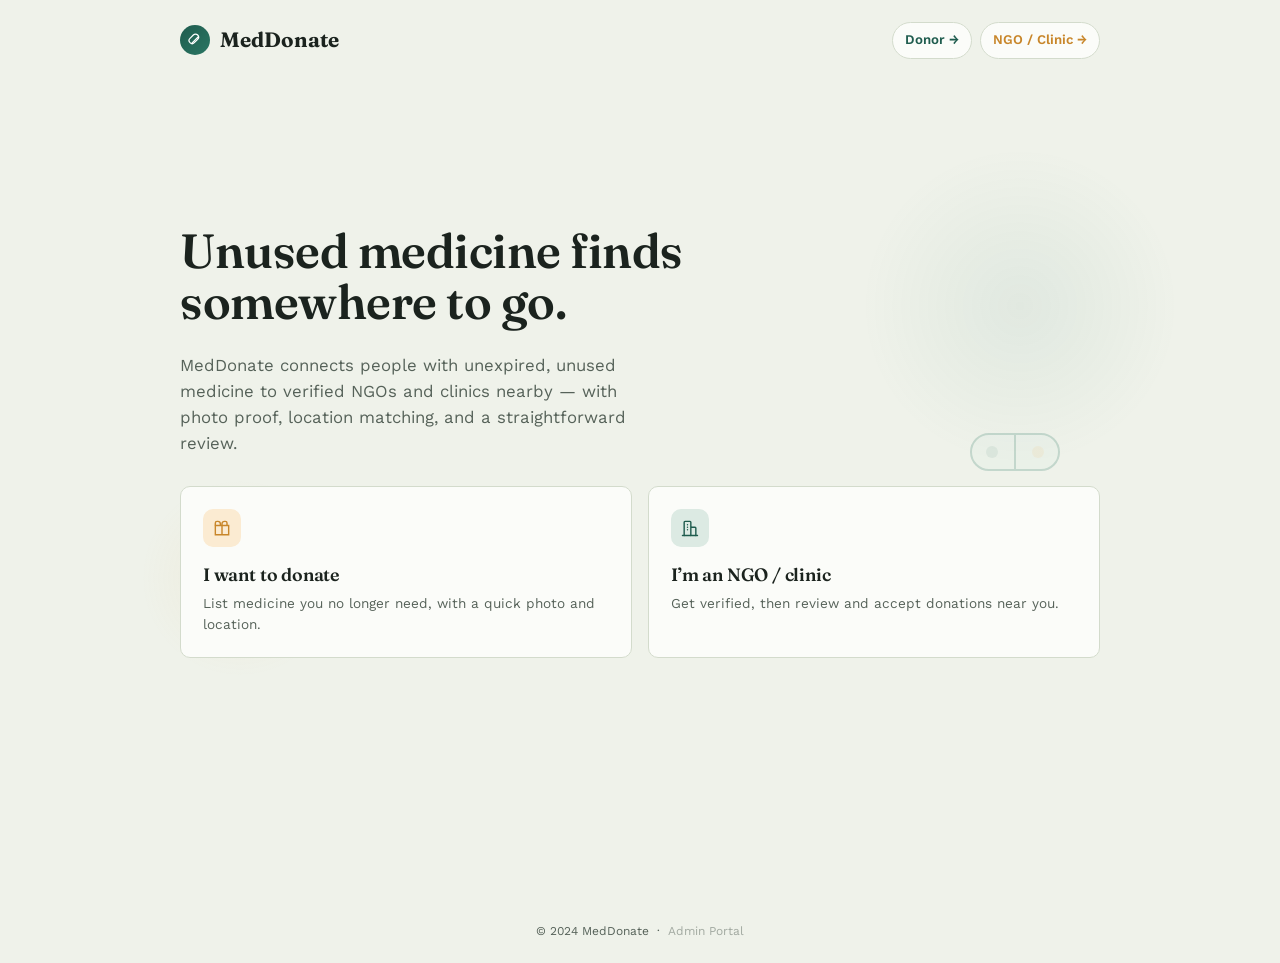
==== commit 669e8227: "feat: Add Admin Panel for NGO application review - admin-dashboard.html: Full admin portal with logi" ====
--- a/index.html
+++ b/index.html
@@ -79,6 +79,10 @@
       </section>
     </main>
   </div>
+  <footer style="text-align:center;padding:22px 16px;font-size:.75rem;color:var(--ink-soft,#566259);">
+    &copy; 2024 MedDonate &nbsp;·&nbsp;
+    <a href="admin-dashboard.html" style="color:inherit;text-decoration:none;opacity:.5;transition:opacity .18s;" onmouseover="this.style.opacity='.85'" onmouseout="this.style.opacity='.5'">Admin Portal</a>
+  </footer>
   <script>
     try {
       if (localStorage.getItem('meddonate_user')) {
